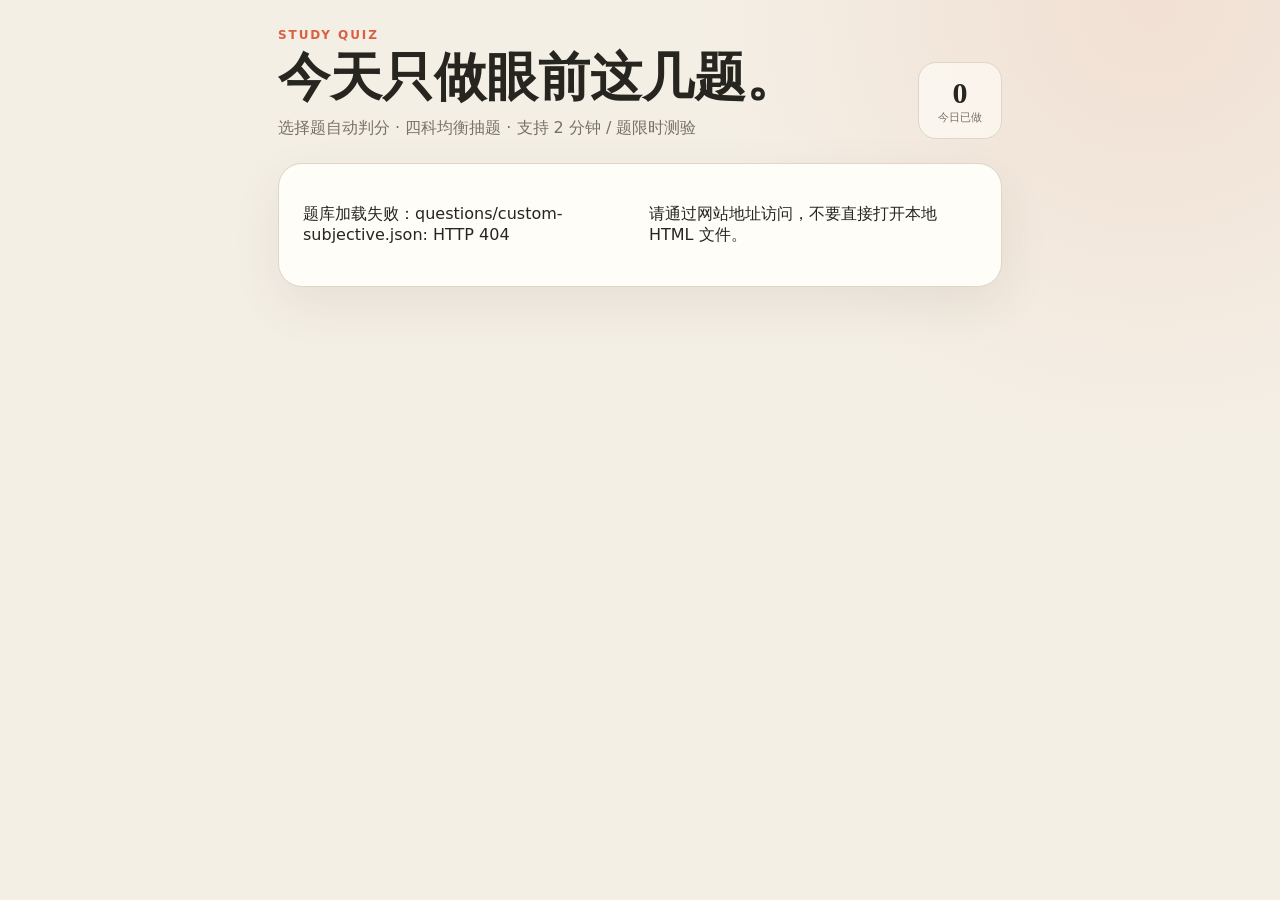
==== index.html @ 8f3f19cd "Refresh mnemonic controls loader" ====
<!doctype html>
<html lang="zh-CN">
<head>
  <meta charset="utf-8">
  <meta name="viewport" content="width=device-width, initial-scale=1, viewport-fit=cover">
  <meta name="theme-color" content="#f6f2e9">
  <title>学习测验</title>
  <link rel="stylesheet" href="styles.css">
  <style>
    .timed-hint{margin:-2px 0 14px;padding:10px 12px;border:1px solid var(--line,#ddd6c8);border-radius:12px;background:var(--surface-soft,#faf7f0);font-size:.84rem;line-height:1.55;color:var(--muted,#6f675d)}
    .timer-box{display:inline-flex;align-items:center;gap:5px;white-space:nowrap;padding:6px 9px;border:1px solid var(--line,#ddd6c8);border-radius:999px;background:var(--surface,#fff);font-size:.78rem;font-variant-numeric:tabular-nums}
    .timer-box strong{font-size:.94rem}
    .timer-box.warning{font-weight:700}
    .timer-box.critical{outline:2px solid currentColor;outline-offset:2px}
    .daily-review-button{margin-bottom:12px}
    @media(max-width:640px){.quiz-topline{flex-wrap:wrap}.progress-track{min-width:110px;flex:1}.timer-box{margin-left:auto}}
  </style>
</head>
<body>
  <main class="shell">
    <header class="hero">
      <div>
        <p class="eyebrow">STUDY QUIZ</p>
        <h1>今天只做眼前这几题。</h1>
        <p class="subtitle">选择题自动判分 · 四科均衡抽题 · 支持 2 分钟 / 题限时测验</p>
      </div>
      <div class="streak" aria-label="今日完成数">
        <strong id="todayCount">0</strong>
        <span>今日已做</span>
      </div>
    </header>

    <section id="setup" class="panel setup-panel">
      <button id="dailyReview" class="primary wide daily-review-button" type="button">今日综合复习 · 15 张</button>
      <div class="field">
        <label for="questionType">题型</label>
        <select id="questionType">
          <option value="all">全部题型</option>
          <option value="choice">选择题</option>
          <option value="subjective">简答 / 论述题</option>
        </select>
      </div>
      <div class="field">
        <label for="subject">科目</label>
        <select id="subject">
          <option value="all">全部科目</option>
        </select>
      </div>
      <div class="field">
        <label for="mode">范围 / 模式</label>
        <select id="mode">
          <option value="random">随机抽题（最近做过的题优先冷却）</option>
          <option value="timed">限时测验（2 分钟 / 题）</option>
          <option value="sequential">顺序练习</option>
          <option value="review">只练错题 / 模糊 / 不会</option>
          <option value="favorites">只练收藏题</option>
        </select>
      </div>
      <div class="field">
        <label for="count">本次题量</label>
        <div class="stepper">
          <button id="decrease" type="button" aria-label="减少题量">−</button>
          <input id="count" type="number" min="1" max="30" value="5" inputmode="numeric">
          <button id="increase" type="button" aria-label="增加题量">＋</button>
        </div>
      </div>
      <div id="timedHint" class="timed-hint hidden" aria-live="polite"></div>
      <button id="start" class="primary" type="button">开始本轮</button>
      <div class="setup-actions">
        <button id="submitToday" class="secondary" type="button">提交今天记录给 ChatGPT</button>
        <button id="exportProgress" class="secondary" type="button">备份本机记录</button>
      </div>
      <button id="resetProgress" class="text-button" type="button">清空本机学习记录</button>
    </section>

    <section id="quiz" class="quiz hidden" aria-live="polite">
      <div class="quiz-topline">
        <button id="quit" class="back-button" type="button">退出</button>
        <div class="progress-track"><span id="progressBar"></span></div>
        <span id="timerBox" class="timer-box hidden" aria-label="限时测验剩余时间">剩余 <strong id="timerText">00:00</strong></span>
        <span id="progressText">1 / 5</span>
      </div>

      <article class="question-card">
        <div class="question-meta">
          <div>
            <span id="questionTypeBadge"></span>
            <span id="questionSubject"></span>
            <span id="questionNumber"></span>
          </div>
          <button id="favorite" class="favorite-button" type="button" aria-pressed="false">☆ 收藏</button>
        </div>
        <h2 id="questionTitle"></h2>
        <div id="questionPrompt" class="prompt"></div>

        <section id="choiceInput" class="hidden">
          <div id="choiceOptions" class="choice-options"></div>
          <button id="submitChoice" class="primary" type="button" disabled>提交选择</button>
        </section>

        <section id="subjectiveInput">
          <label class="answer-label" for="userAnswer">先写关键词骨架（可选）</label>
          <textarea id="userAnswer" rows="6" placeholder="不求完整，先写能得分的关键词……"></textarea>
          <button id="reveal" class="primary" type="button">提交并查看答案</button>
        </section>

        <label class="answer-label note-label" for="questionNote">这道题的笔记</label>
        <textarea id="questionNote" class="note-box" rows="3" placeholder="例如：漏了原因②；这个选项总和某概念混淆……"></textarea>
        <p class="save-hint">笔记和收藏会自动保存在本机；提交报告时会一起带给 ChatGPT。</p>

        <section id="answerArea" class="answer-area hidden">
          <div class="answer-heading">
            <h3 id="answerHeading">参考答案</h3>
            <button id="toggleMine" class="text-button" type="button">对照我的答案</button>
          </div>
          <div id="mine" class="mine hidden"></div>
          <div id="choiceResult" class="choice-result hidden"></div>
          <div id="referenceAnswer" class="reference-answer"></div>
          <p class="rating-title">这道题现在属于：</p>
          <div class="ratings">
            <button data-rating="known" class="known" type="button">会</button>
            <button data-rating="unsure" class="unsure" type="button">模糊 / 蒙对</button>
            <button data-rating="unknown" class="unknown" type="button">不会</button>
          </div>
        </section>
      </article>
    </section>

    <section id="finish" class="panel finish hidden">
      <p class="eyebrow">ROUND COMPLETE</p>
      <h2>这一轮完成了。</h2>
      <div id="summary" class="summary"></div>
      <button id="submitRound" class="primary" type="button">提交本轮给 ChatGPT</button>
      <p id="reportStatus" class="report-status"></p>
      <button id="again" class="secondary wide" type="button">再来一轮</button>
    </section>
  </main>
  <script src="app.js"></script>
  <script src="flashcards.js"></script>
  <script src="daily-paper.js"></script>
  <script src="daily-paper-hotfix.js?v=20260914e"></script>
  <script src="exam-ui.js"></script>
  <script src="practice-history.js"></script>
  <script src="round-review-hotfix.js"></script>
</body>
</html>
---- styles.css ----
:root {
  color-scheme: light;
  --ink: #27251f;
  --muted: #777166;
  --paper: #fffdf8;
  --canvas: #f4efe5;
  --line: #ded6c7;
  --accent: #db5f42;
  --accent-dark: #b9442c;
  --green: #2f7a5b;
  --amber: #b97716;
  --red: #bd443c;
  font-family: Inter, ui-sans-serif, system-ui, -apple-system, BlinkMacSystemFont, "Segoe UI", "PingFang SC", "Microsoft YaHei", sans-serif;
}

* { box-sizing: border-box; }
body {
  margin: 0;
  min-height: 100vh;
  color: var(--ink);
  background:
    radial-gradient(circle at 90% 0%, rgba(219, 95, 66, .11), transparent 28rem),
    var(--canvas);
}
button, select, input, textarea { font: inherit; }
button { cursor: pointer; }
button:disabled { cursor: not-allowed; opacity: .52; }
.shell { width: min(760px, 100%); margin: 0 auto; padding: 28px 18px 64px; }
.hero { display: flex; align-items: flex-end; justify-content: space-between; gap: 20px; margin-bottom: 24px; }
.eyebrow { margin: 0 0 8px; color: var(--accent); font-size: 12px; font-weight: 800; letter-spacing: .16em; }
h1 { max-width: 520px; margin: 0; font-family: Georgia, "Noto Serif SC", serif; font-size: clamp(30px, 7vw, 52px); line-height: 1.08; }
.subtitle { margin: 12px 0 0; color: var(--muted); }
.streak { min-width: 84px; padding: 13px 10px; border: 1px solid var(--line); border-radius: 18px; background: rgba(255, 253, 248, .62); text-align: center; }
.streak strong, .streak span { display: block; }
.streak strong { font-family: Georgia, serif; font-size: 30px; }
.streak span { color: var(--muted); font-size: 11px; }
.panel, .question-card { border: 1px solid var(--line); border-radius: 24px; background: var(--paper); box-shadow: 0 18px 50px rgba(70, 55, 35, .08); }
.setup-panel { display: grid; grid-template-columns: 1fr 1fr; gap: 18px; padding: 24px; }
.field label, .answer-label { display: block; margin-bottom: 8px; color: var(--muted); font-size: 13px; font-weight: 700; }
.field select, .stepper, textarea { width: 100%; border: 1px solid var(--line); border-radius: 14px; background: #fff; color: var(--ink); }
.field select { height: 48px; padding: 0 14px; }
.stepper { display: grid; grid-template-columns: 48px 1fr 48px; overflow: hidden; }
.stepper button, .stepper input { height: 48px; border: 0; background: #fff; text-align: center; }
.stepper button { color: var(--accent); font-size: 22px; }
.stepper input { width: 100%; color: var(--ink); font-weight: 750; }
.primary { min-height: 50px; border: 0; border-radius: 15px; background: var(--accent); color: white; font-weight: 800; box-shadow: 0 8px 18px rgba(219, 95, 66, .2); }
.primary:hover:not(:disabled) { background: var(--accent-dark); }
.secondary { min-height: 46px; border: 1px solid var(--line); border-radius: 14px; background: #fff; color: var(--ink); font-weight: 750; }
.secondary:hover { border-color: var(--accent); color: var(--accent-dark); }
.wide { width: 100%; margin-top: 10px; }
.setup-panel > .primary { grid-column: 1 / -1; }
.setup-actions { grid-column: 1 / -1; display: grid; grid-template-columns: 1fr 1fr; gap: 10px; }
.text-button, .back-button { border: 0; background: transparent; color: var(--muted); text-decoration: underline; text-underline-offset: 3px; }
.setup-panel > .text-button { grid-column: 1 / -1; justify-self: center; font-size: 12px; }
.hidden { display: none !important; }
.quiz-topline { display: grid; grid-template-columns: auto 1fr auto; align-items: center; gap: 12px; margin-bottom: 16px; }
.progress-track { height: 6px; overflow: hidden; border-radius: 10px; background: #e5ddd0; }
.progress-track span { display: block; width: 0; height: 100%; background: var(--accent); transition: width .25s ease; }
#progressText { color: var(--muted); font-size: 12px; font-variant-numeric: tabular-nums; }
.question-card { padding: clamp(22px, 5vw, 40px); }
.question-meta { display: flex; justify-content: space-between; align-items: center; gap: 12px; color: var(--accent); font-size: 12px; font-weight: 800; letter-spacing: .06em; }
.question-meta > div { display: flex; gap: 8px; flex-wrap: wrap; }
#questionTypeBadge { padding: 4px 8px; border-radius: 999px; background: #f7e6df; color: var(--accent-dark); letter-spacing: 0; }
.favorite-button { flex: 0 0 auto; min-height: 36px; padding: 0 12px; border: 1px solid var(--line); border-radius: 999px; background: #fff; color: var(--muted); font-weight: 800; letter-spacing: 0; }
.favorite-button.active { border-color: var(--amber); background: #fff8e8; color: var(--amber); }
.question-card h2 { margin: 14px 0 20px; font-family: Georgia, "Noto Serif SC", serif; font-size: clamp(23px, 5vw, 34px); line-height: 1.35; }
.prompt { margin-bottom: 28px; color: #4f4a42; line-height: 1.85; white-space: pre-line; }
textarea { resize: vertical; min-height: 144px; padding: 15px; line-height: 1.65; }
.note-label { margin-top: 16px; }
.note-box { min-height: 88px; background: #fffcf3; }
.save-hint { margin: 8px 2px 0; color: var(--muted); font-size: 11px; line-height: 1.5; }
#subjectiveInput > .primary, #choiceInput > .primary { width: 100%; margin-top: 14px; }
.choice-options { display: grid; gap: 10px; margin-bottom: 4px; }
.choice-option { width: 100%; min-height: 58px; display: grid; grid-template-columns: 34px 1fr; align-items: center; gap: 10px; padding: 10px 14px; border: 1px solid var(--line); border-radius: 14px; background: #fff; color: var(--ink); text-align: left; }
.choice-option strong { display: grid; place-items: center; width: 30px; height: 30px; border-radius: 50%; background: #f4efe5; color: var(--accent-dark); }
.choice-option span { line-height: 1.55; }
.choice-option:hover:not(:disabled), .choice-option.selected { border-color: var(--accent); background: #fff8f4; }
.choice-option.selected strong { background: var(--accent); color: #fff; }
.choice-option.correct-option { border-color: var(--green); background: #edf7f1; }
.choice-option.correct-option strong { background: var(--green); color: #fff; }
.choice-option.wrong-option { border-color: var(--red); background: #fff0ef; }
.choice-option.wrong-option strong { background: var(--red); color: #fff; }
.choice-error { color: var(--red); line-height: 1.6; }
.answer-area { margin-top: 30px; padding-top: 26px; border-top: 1px dashed var(--line); }
.answer-heading { display: flex; align-items: center; justify-content: space-between; gap: 14px; }
.answer-heading h3 { margin: 0; font-family: Georgia, "Noto Serif SC", serif; font-size: 23px; }
.reference-answer { margin-top: 16px; line-height: 1.85; white-space: pre-line; }
.mine { margin-top: 14px; padding: 14px; border-left: 4px solid var(--accent); background: #f7efe8; line-height: 1.7; white-space: pre-wrap; }
.choice-result { margin-top: 14px; padding: 12px 14px; border-radius: 12px; font-weight: 800; line-height: 1.6; }
.choice-result.correct { background: #edf7f1; color: var(--green); }
.choice-result.wrong { background: #fff0ef; color: var(--red); }
.rating-title { margin: 28px 0 12px; color: var(--muted); font-size: 13px; font-weight: 700; }
.ratings { display: grid; grid-template-columns: repeat(3, 1fr); gap: 10px; }
.ratings button { min-height: 46px; border: 1px solid currentColor; border-radius: 13px; background: transparent; font-weight: 800; }
.known { color: var(--green); } .unsure { color: var(--amber); } .unknown { color: var(--red); }
.ratings button:hover { color: white; background: currentColor; }
.finish { padding: 36px; text-align: center; }
.finish h2 { margin: 0; font-family: Georgia, "Noto Serif SC", serif; font-size: 34px; }
.summary { display: grid; grid-template-columns: repeat(auto-fit, minmax(100px, 1fr)); gap: 10px; margin: 26px 0; }
.summary div { padding: 16px 8px; border-radius: 15px; background: #f5efe5; }
.summary strong, .summary span { display: block; }
.summary strong { font-size: 26px; } .summary span { margin-top: 3px; color: var(--muted); font-size: 12px; }
.finish .primary { width: 100%; }
.report-status { min-height: 20px; margin: 10px 0 0; color: var(--muted); font-size: 12px; line-height: 1.5; }

@media (max-width: 560px) {
  .shell { padding-top: 20px; }
  .hero { align-items: center; }
  .streak { min-width: 72px; }
  .setup-panel { grid-template-columns: 1fr; padding: 20px; }
  .setup-panel > .primary, .setup-panel > .text-button, .setup-actions { grid-column: auto; }
  .setup-actions { grid-template-columns: 1fr; }
  .question-meta { align-items: flex-start; }
  .ratings { grid-template-columns: 1fr; }
}
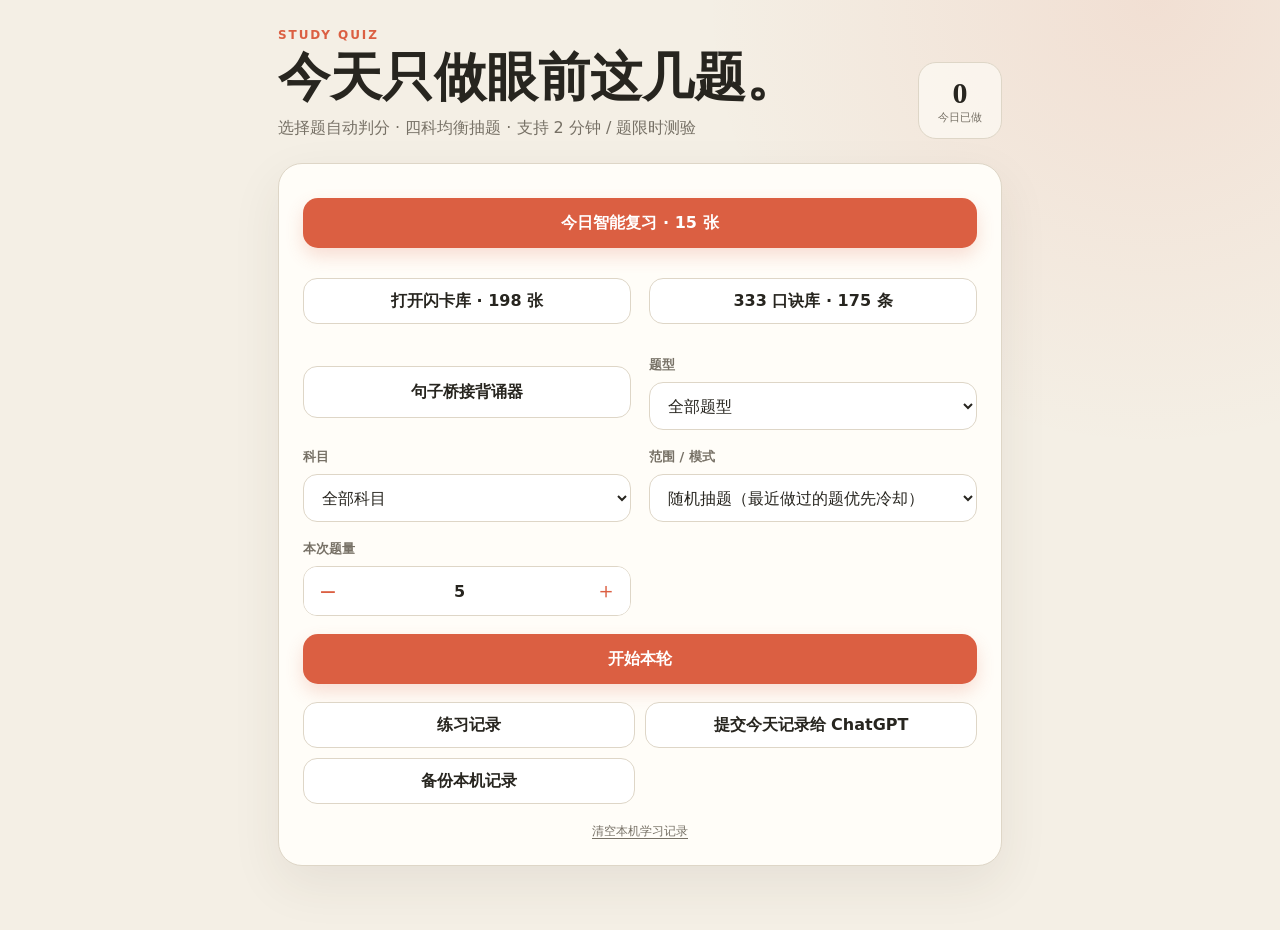
==== commit f4e4ba0e: "Add link to sentence bridge trainer" ====
--- a/index.html
+++ b/index.html
@@ -32,6 +32,7 @@
 
     <section id="setup" class="panel setup-panel">
       <button id="dailyReview" class="primary wide daily-review-button" type="button">今日综合复习 · 15 张</button>
+      <button class="secondary wide daily-review-button" type="button" onclick="location.href='bridge.html'">句子桥接背诵器</button>
       <div class="field">
         <label for="questionType">题型</label>
         <select id="questionType">
@@ -138,7 +139,7 @@
   <script src="app.js"></script>
   <script src="flashcards.js"></script>
   <script src="daily-paper.js"></script>
-  <script src="daily-paper-hotfix.js?v=20260914e"></script>
+  <script src="daily-paper-hotfix.js?v=20260914j"></script>
   <script src="exam-ui.js"></script>
   <script src="practice-history.js"></script>
   <script src="round-review-hotfix.js"></script>
